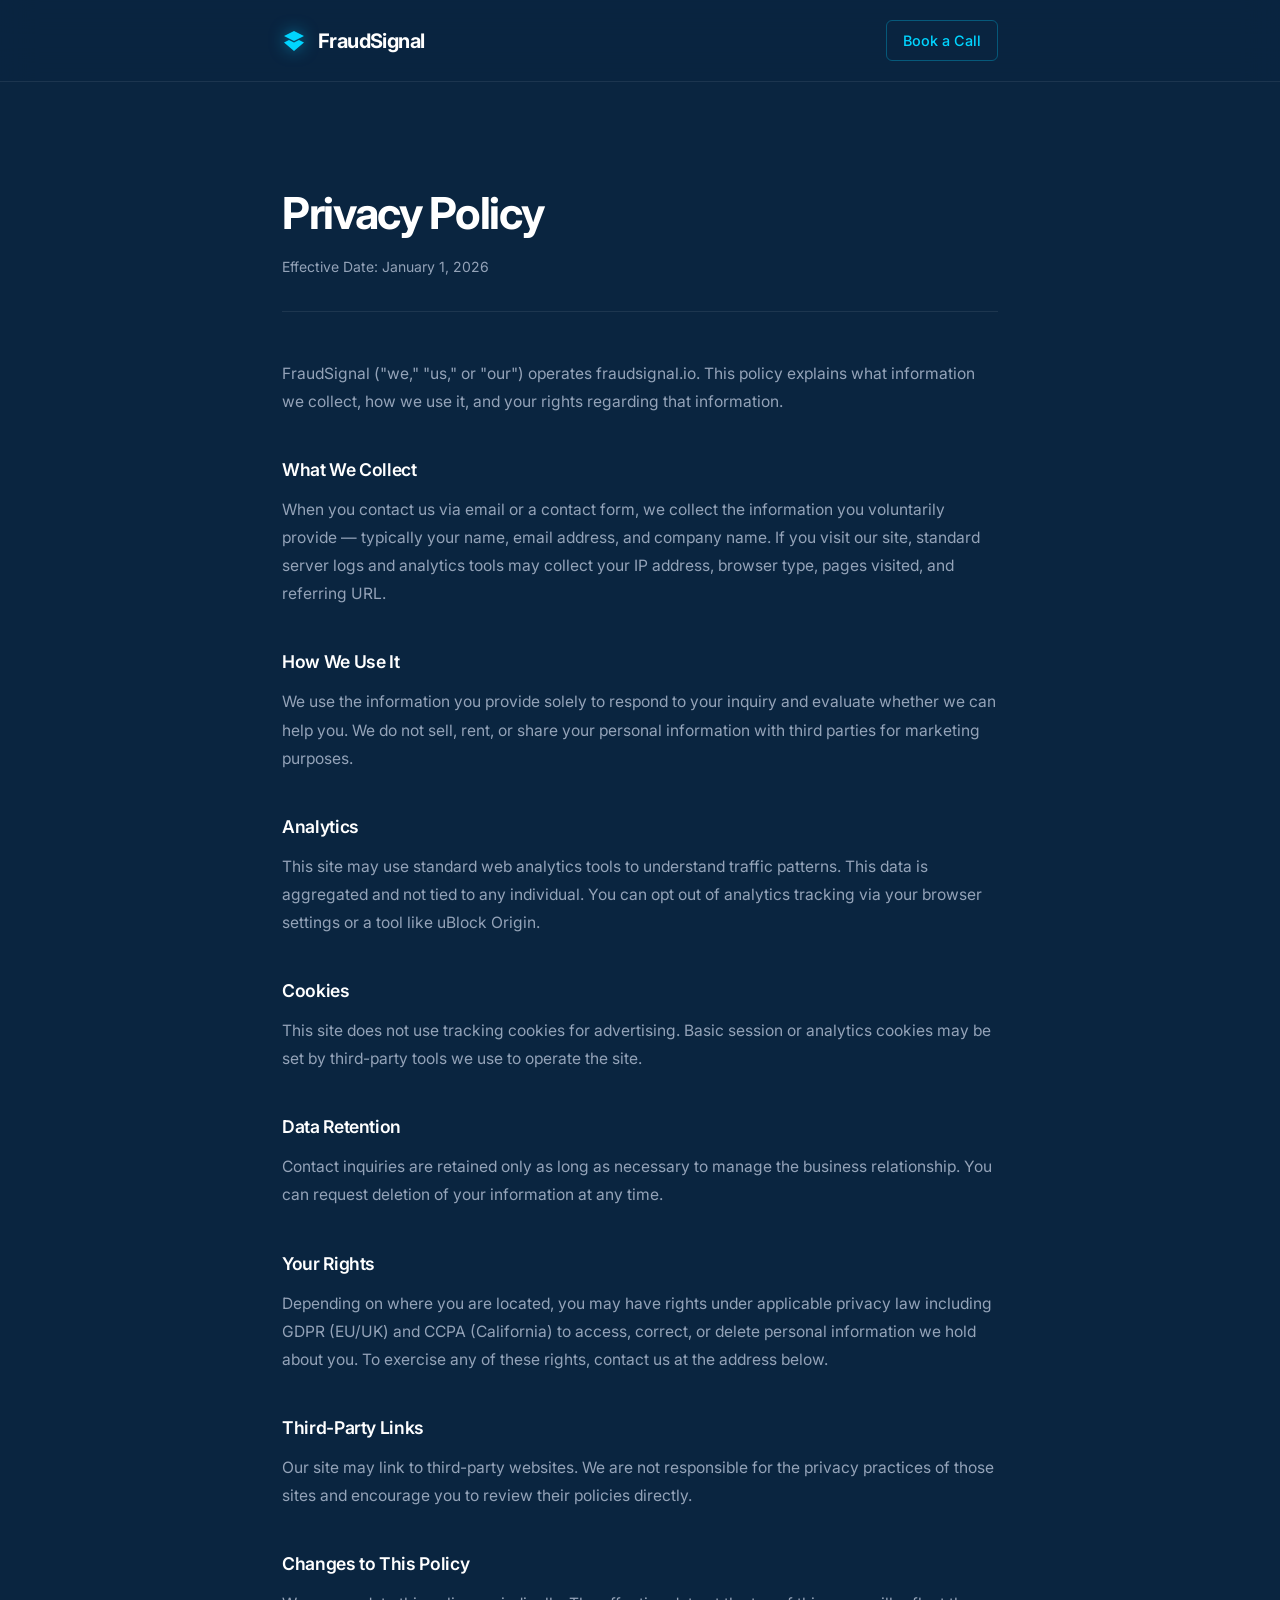
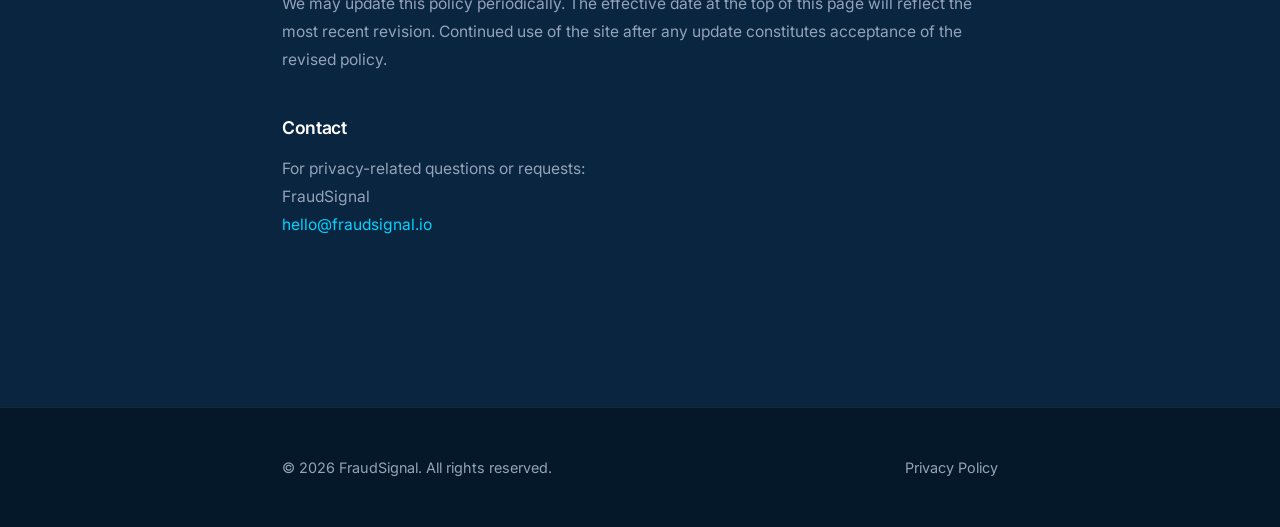
==== privacy.html @ 39425fa0 "launch: updated site copy for ISV/SaaS audience" ====
<!DOCTYPE html>
<html lang="en">
<head>
    <meta charset="UTF-8">
    <meta name="viewport" content="width=device-width, initial-scale=1.0">
    <title>Privacy Policy | FraudSignal</title>
    <meta name="description" content="FraudSignal privacy policy — how we collect, use, and protect your information.">

    <link href="https://fonts.googleapis.com/css2?family=Inter:wght@300;400;500;600;700&display=swap" rel="stylesheet">

    <style>
        :root {
            --bg-dark: #0A2540;
            --bg-darker: #051829;
            --accent: #00D4FF;
            --text-main: #ffffff;
            --text-muted: #94a3b8;
            --card-border: rgba(255, 255, 255, 0.08);
            --spacing-container: 780px;
        }

        html { scroll-behavior: smooth; }
        * { box-sizing: border-box; margin: 0; padding: 0; }

        body {
            font-family: 'Inter', sans-serif;
            background-color: var(--bg-dark);
            color: var(--text-main);
            line-height: 1.6;
            -webkit-font-smoothing: antialiased;
        }

        a { text-decoration: none; color: inherit; transition: color 0.2s; }
        a:hover { color: var(--accent); }

        .container {
            max-width: var(--spacing-container);
            margin: 0 auto;
            padding: 0 2rem;
        }

        /* Header */
        header {
            padding: 1.25rem 0;
            position: sticky;
            top: 0;
            z-index: 100;
            background: rgba(10, 37, 64, 0.75);
            backdrop-filter: blur(16px);
            border-bottom: 1px solid var(--card-border);
        }

        nav {
            display: flex;
            justify-content: space-between;
            align-items: center;
        }

        .logo {
            font-size: 1.25rem;
            font-weight: 700;
            display: flex;
            align-items: center;
            gap: 12px;
            letter-spacing: -0.03em;
            color: #fff;
        }

        .logo svg {
            width: 24px;
            height: 24px;
            fill: var(--accent);
            filter: drop-shadow(0 0 8px rgba(0,212,255,0.5));
        }

        .btn-outline {
            background: transparent;
            border: 1px solid rgba(0, 212, 255, 0.3);
            color: var(--accent);
            padding: 8px 16px;
            border-radius: 6px;
            font-weight: 500;
            font-size: 0.9rem;
            transition: all 0.2s;
        }

        .btn-outline:hover {
            border-color: var(--accent);
            background: rgba(0, 212, 255, 0.05);
        }

        /* Content */
        .policy-wrap {
            padding: 6rem 0 8rem;
        }

        .policy-wrap h1 {
            font-size: 2.75rem;
            font-weight: 700;
            letter-spacing: -0.03em;
            margin-bottom: 0.5rem;
            color: #fff;
        }

        .effective-date {
            font-size: 0.875rem;
            color: var(--text-muted);
            margin-bottom: 3rem;
            padding-bottom: 2rem;
            border-bottom: 1px solid var(--card-border);
        }

        .policy-section {
            margin-bottom: 2.5rem;
        }

        .policy-section h2 {
            font-size: 1.1rem;
            font-weight: 600;
            color: #fff;
            letter-spacing: -0.02em;
            margin-bottom: 0.75rem;
        }

        .policy-section p {
            color: var(--text-muted);
            font-size: 0.975rem;
            line-height: 1.8;
        }

        .policy-section a {
            color: var(--accent);
        }

        /* Footer */
        footer {
            border-top: 1px solid var(--card-border);
            padding: 3rem 0;
            color: var(--text-muted);
            font-size: 0.9rem;
            background: var(--bg-darker);
        }

        .footer-content {
            display: flex;
            justify-content: space-between;
            align-items: center;
        }

        .footer-links {
            display: flex;
            gap: 1.5rem;
        }

        .footer-links a {
            color: var(--text-muted);
            transition: color 0.2s;
        }

        .footer-links a:hover { color: #fff; }
    </style>
</head>
<body>

    <!-- Nav -->
    <header>
        <div class="container">
            <nav>
                <a href="index-v4.html" class="logo">
                    <svg viewBox="0 0 24 24">
                        <path d="M12 2L2 7l10 5 10-5-10-5zm0 9l2.5-1.25L12 8.5l-2.5 1.25L12 11zm0 2.5l-5-2.5-5 2.5L12 22l10-8.5-5-2.5-5 2.5z"/>
                    </svg>
                    FraudSignal
                </a>
                <a href="mailto:hello@fraudsignal.io" class="btn-outline">Book a Call</a>
            </nav>
        </div>
    </header>

    <!-- Policy Content -->
    <main class="policy-wrap">
        <div class="container">
            <h1>Privacy Policy</h1>
            <p class="effective-date">Effective Date: January 1, 2026</p>

            <div class="policy-section">
                <p>FraudSignal ("we," "us," or "our") operates fraudsignal.io. This policy explains what information we collect, how we use it, and your rights regarding that information.</p>
            </div>

            <div class="policy-section">
                <h2>What We Collect</h2>
                <p>When you contact us via email or a contact form, we collect the information you voluntarily provide — typically your name, email address, and company name. If you visit our site, standard server logs and analytics tools may collect your IP address, browser type, pages visited, and referring URL.</p>
            </div>

            <div class="policy-section">
                <h2>How We Use It</h2>
                <p>We use the information you provide solely to respond to your inquiry and evaluate whether we can help you. We do not sell, rent, or share your personal information with third parties for marketing purposes.</p>
            </div>

            <div class="policy-section">
                <h2>Analytics</h2>
                <p>This site may use standard web analytics tools to understand traffic patterns. This data is aggregated and not tied to any individual. You can opt out of analytics tracking via your browser settings or a tool like uBlock Origin.</p>
            </div>

            <div class="policy-section">
                <h2>Cookies</h2>
                <p>This site does not use tracking cookies for advertising. Basic session or analytics cookies may be set by third-party tools we use to operate the site.</p>
            </div>

            <div class="policy-section">
                <h2>Data Retention</h2>
                <p>Contact inquiries are retained only as long as necessary to manage the business relationship. You can request deletion of your information at any time.</p>
            </div>

            <div class="policy-section">
                <h2>Your Rights</h2>
                <p>Depending on where you are located, you may have rights under applicable privacy law including GDPR (EU/UK) and CCPA (California) to access, correct, or delete personal information we hold about you. To exercise any of these rights, contact us at the address below.</p>
            </div>

            <div class="policy-section">
                <h2>Third-Party Links</h2>
                <p>Our site may link to third-party websites. We are not responsible for the privacy practices of those sites and encourage you to review their policies directly.</p>
            </div>

            <div class="policy-section">
                <h2>Changes to This Policy</h2>
                <p>We may update this policy periodically. The effective date at the top of this page will reflect the most recent revision. Continued use of the site after any update constitutes acceptance of the revised policy.</p>
            </div>

            <div class="policy-section">
                <h2>Contact</h2>
                <p>For privacy-related questions or requests:<br>
                FraudSignal<br>
                <a href="mailto:hello@fraudsignal.io">hello@fraudsignal.io</a></p>
            </div>
        </div>
    </main>

    <!-- Footer -->
    <footer>
        <div class="container">
            <div class="footer-content">
                <p>&copy; 2026 FraudSignal. All rights reserved.</p>
                <div class="footer-links">
                    <a href="privacy.html">Privacy Policy</a>
                </div>
            </div>
        </div>
    </footer>

</body>
</html>
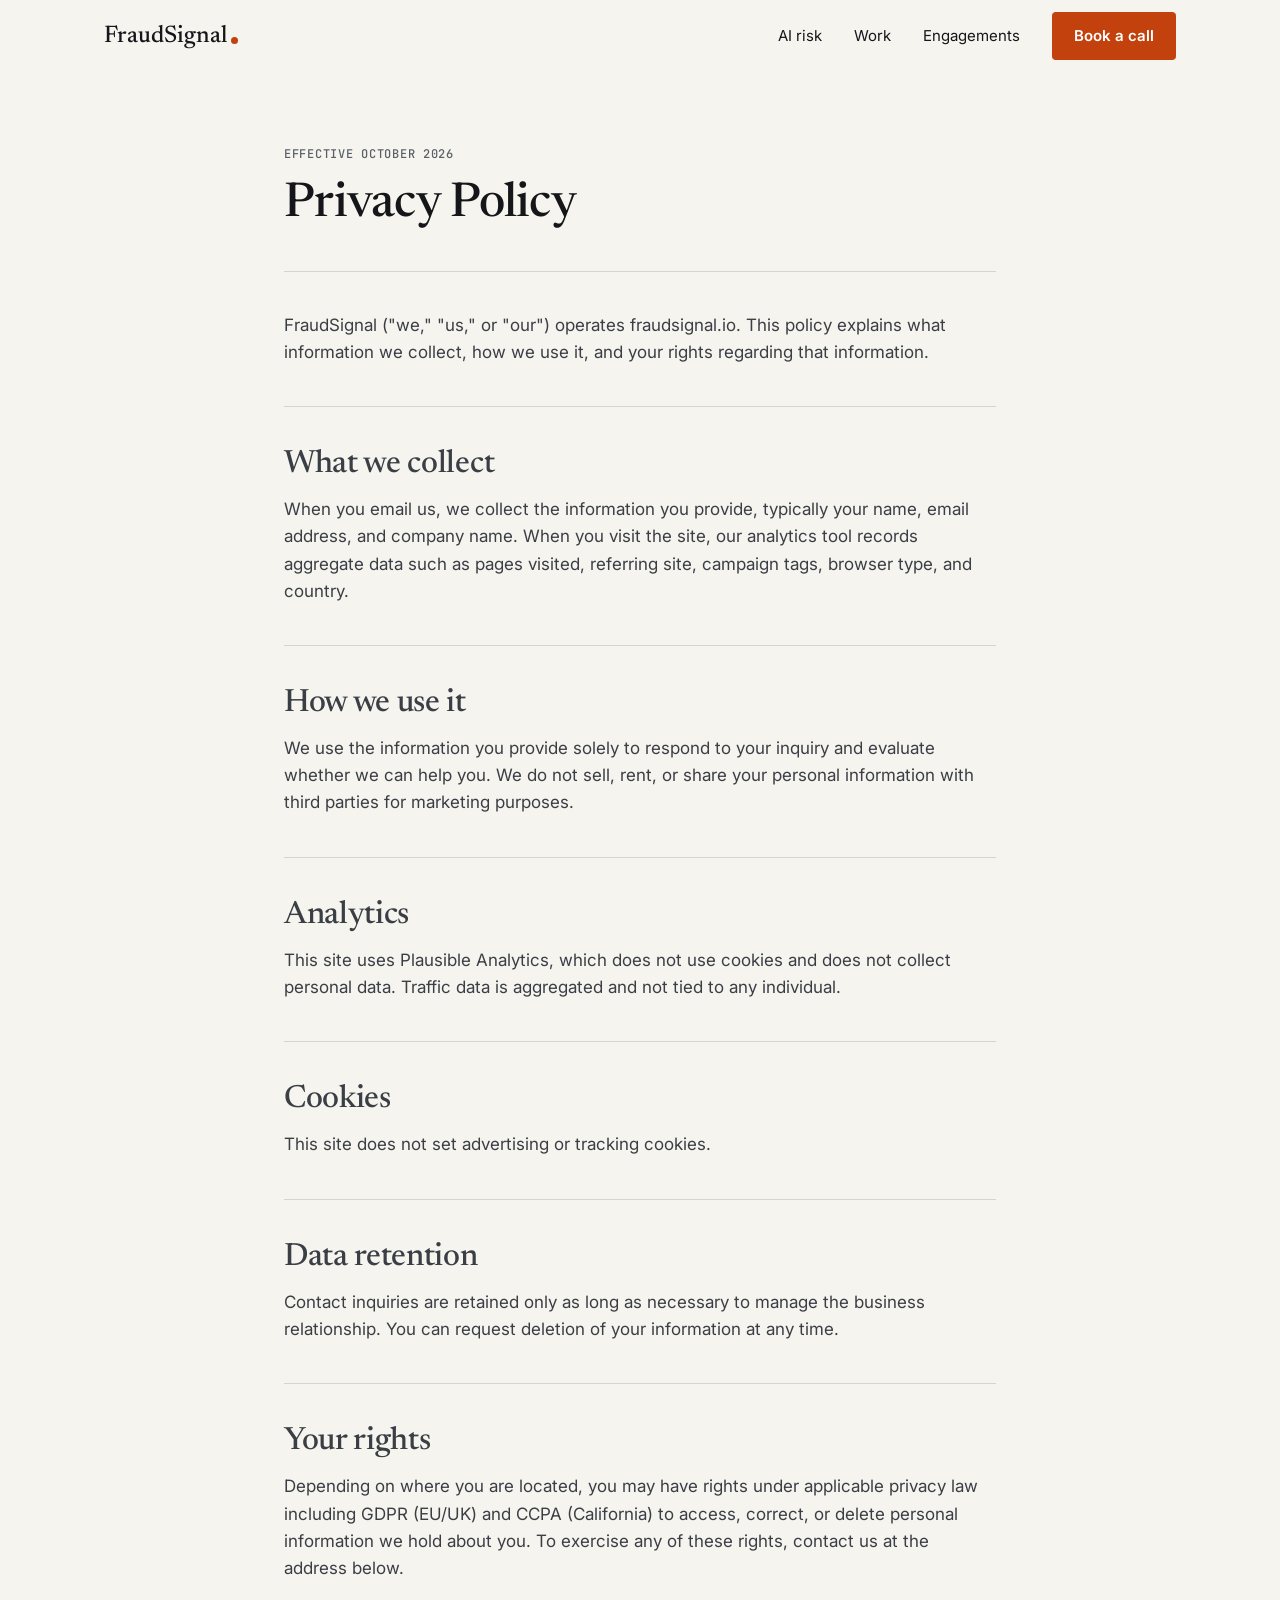
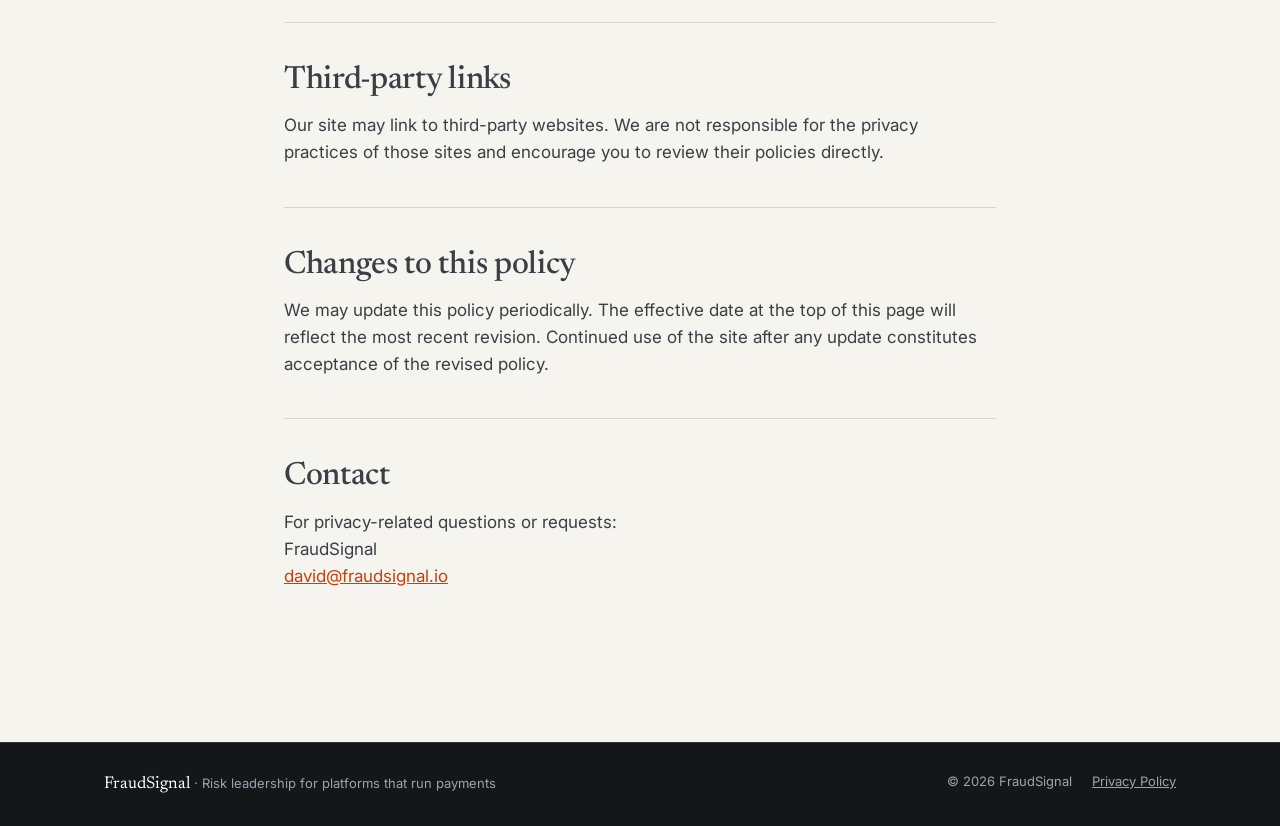
==== commit 00e89722: "Redesign site: audit memo design system, /audit page, email CTAs - Rebuild homepage from the redesig" ====
--- a/privacy.html
+++ b/privacy.html
@@ -1,252 +1,109 @@
-<!DOCTYPE html>
+<!doctype html>
 <html lang="en">
 <head>
-    <meta charset="UTF-8">
-    <meta name="viewport" content="width=device-width, initial-scale=1.0">
-    <title>Privacy Policy | FraudSignal</title>
-    <meta name="description" content="FraudSignal privacy policy — how we collect, use, and protect your information.">
+<meta charset="utf-8">
+<meta name="viewport" content="width=device-width, initial-scale=1">
+<title>Privacy Policy | FraudSignal</title>
+<meta name="description" content="How FraudSignal collects, uses, and protects information on fraudsignal.io.">
+<link rel="canonical" href="https://fraudsignal.io/privacy">
+<meta name="theme-color" content="#F6F4EF">
 
-    <link href="https://fonts.googleapis.com/css2?family=Inter:wght@300;400;500;600;700&display=swap" rel="stylesheet">
+<link rel="icon" href="/favicon.svg" type="image/svg+xml">
+<link rel="icon" href="/assets/favicon-32.png" sizes="32x32" type="image/png">
+<link rel="apple-touch-icon" href="/assets/apple-touch-icon.png">
 
-    <style>
-        :root {
-            --bg-dark: #0A2540;
-            --bg-darker: #051829;
-            --accent: #00D4FF;
-            --text-main: #ffffff;
-            --text-muted: #94a3b8;
-            --card-border: rgba(255, 255, 255, 0.08);
-            --spacing-container: 780px;
-        }
+<link rel="preconnect" href="https://fonts.googleapis.com">
+<link rel="preconnect" href="https://fonts.gstatic.com" crossorigin>
+<link rel="stylesheet" href="https://fonts.googleapis.com/css2?family=Inter:wght@400;600&amp;family=JetBrains+Mono:wght@500&amp;family=Newsreader:opsz,wght@6..72,500&amp;display=swap">
+<link rel="stylesheet" href="/assets/site.css">
 
-        html { scroll-behavior: smooth; }
-        * { box-sizing: border-box; margin: 0; padding: 0; }
-
-        body {
-            font-family: 'Inter', sans-serif;
-            background-color: var(--bg-dark);
-            color: var(--text-main);
-            line-height: 1.6;
-            -webkit-font-smoothing: antialiased;
-        }
-
-        a { text-decoration: none; color: inherit; transition: color 0.2s; }
-        a:hover { color: var(--accent); }
-
-        .container {
-            max-width: var(--spacing-container);
-            margin: 0 auto;
-            padding: 0 2rem;
-        }
-
-        /* Header */
-        header {
-            padding: 1.25rem 0;
-            position: sticky;
-            top: 0;
-            z-index: 100;
-            background: rgba(10, 37, 64, 0.75);
-            backdrop-filter: blur(16px);
-            border-bottom: 1px solid var(--card-border);
-        }
-
-        nav {
-            display: flex;
-            justify-content: space-between;
-            align-items: center;
-        }
-
-        .logo {
-            font-size: 1.25rem;
-            font-weight: 700;
-            display: flex;
-            align-items: center;
-            gap: 12px;
-            letter-spacing: -0.03em;
-            color: #fff;
-        }
-
-        .logo svg {
-            width: 24px;
-            height: 24px;
-            fill: var(--accent);
-            filter: drop-shadow(0 0 8px rgba(0,212,255,0.5));
-        }
-
-        .btn-outline {
-            background: transparent;
-            border: 1px solid rgba(0, 212, 255, 0.3);
-            color: var(--accent);
-            padding: 8px 16px;
-            border-radius: 6px;
-            font-weight: 500;
-            font-size: 0.9rem;
-            transition: all 0.2s;
-        }
-
-        .btn-outline:hover {
-            border-color: var(--accent);
-            background: rgba(0, 212, 255, 0.05);
-        }
-
-        /* Content */
-        .policy-wrap {
-            padding: 6rem 0 8rem;
-        }
-
-        .policy-wrap h1 {
-            font-size: 2.75rem;
-            font-weight: 700;
-            letter-spacing: -0.03em;
-            margin-bottom: 0.5rem;
-            color: #fff;
-        }
-
-        .effective-date {
-            font-size: 0.875rem;
-            color: var(--text-muted);
-            margin-bottom: 3rem;
-            padding-bottom: 2rem;
-            border-bottom: 1px solid var(--card-border);
-        }
-
-        .policy-section {
-            margin-bottom: 2.5rem;
-        }
-
-        .policy-section h2 {
-            font-size: 1.1rem;
-            font-weight: 600;
-            color: #fff;
-            letter-spacing: -0.02em;
-            margin-bottom: 0.75rem;
-        }
-
-        .policy-section p {
-            color: var(--text-muted);
-            font-size: 0.975rem;
-            line-height: 1.8;
-        }
-
-        .policy-section a {
-            color: var(--accent);
-        }
-
-        /* Footer */
-        footer {
-            border-top: 1px solid var(--card-border);
-            padding: 3rem 0;
-            color: var(--text-muted);
-            font-size: 0.9rem;
-            background: var(--bg-darker);
-        }
-
-        .footer-content {
-            display: flex;
-            justify-content: space-between;
-            align-items: center;
-        }
-
-        .footer-links {
-            display: flex;
-            gap: 1.5rem;
-        }
-
-        .footer-links a {
-            color: var(--text-muted);
-            transition: color 0.2s;
-        }
-
-        .footer-links a:hover { color: #fff; }
-    </style>
+<script defer data-domain="fraudsignal.io" src="https://plausible.io/js/script.js"></script>
+<script>window.plausible = window.plausible || function () { (window.plausible.q = window.plausible.q || []).push(arguments) }</script>
 </head>
 <body>
+<a class="skip" href="#main">Skip to content</a>
 
-    <!-- Nav -->
-    <header>
-        <div class="container">
-            <nav>
-                <a href="index-v4.html" class="logo">
-                    <svg viewBox="0 0 24 24">
-                        <path d="M12 2L2 7l10 5 10-5-10-5zm0 9l2.5-1.25L12 8.5l-2.5 1.25L12 11zm0 2.5l-5-2.5-5 2.5L12 22l10-8.5-5-2.5-5 2.5z"/>
-                    </svg>
-                    FraudSignal
-                </a>
-                <a href="mailto:hello@fraudsignal.io" class="btn-outline">Book a Call</a>
-            </nav>
-        </div>
-    </header>
+<header class="site-header">
+<div class="wrap nav">
+<a class="wordmark" href="/" aria-label="FraudSignal home">FraudSignal</a>
+<div class="nav-right">
+<ul class="navlinks" id="navmenu">
+<li><a href="/#ai">AI risk</a></li>
+<li><a href="/#work">Work</a></li>
+<li><a href="/#engage">Engagements</a></li>
+</ul>
+<a class="btn" href="mailto:david@fraudsignal.io" data-offer="general" data-loc="nav">Book a call</a>
+<button class="menu-btn" type="button" aria-expanded="false" aria-controls="navmenu" aria-label="Open menu">
+<svg class="open-i" width="24" height="24" viewBox="0 0 24 24" aria-hidden="true"><path d="M3 7h18M3 12h18M3 17h18" stroke="currentColor" stroke-width="1.75" fill="none"/></svg>
+<svg class="close" width="24" height="24" viewBox="0 0 24 24" aria-hidden="true"><path d="M5 5l14 14M19 5L5 19" stroke="currentColor" stroke-width="1.75" fill="none"/></svg>
+</button>
+</div>
+</div>
+</header>
 
-    <!-- Policy Content -->
-    <main class="policy-wrap">
-        <div class="container">
-            <h1>Privacy Policy</h1>
-            <p class="effective-date">Effective Date: January 1, 2026</p>
+<main id="main" class="wrap doc" style="padding-top:72px;padding-bottom:112px">
+<div class="stack g16" style="padding-bottom:40px">
+<div class="label">Effective October 2026</div>
+<h1 class="h1 page">Privacy Policy</h1>
+</div>
 
-            <div class="policy-section">
-                <p>FraudSignal ("we," "us," or "our") operates fraudsignal.io. This policy explains what information we collect, how we use it, and your rights regarding that information.</p>
-            </div>
+<section class="doc-section stack g14 body">
+<p>FraudSignal ("we," "us," or "our") operates fraudsignal.io. This policy explains what information we collect, how we use it, and your rights regarding that information.</p>
+</section>
 
-            <div class="policy-section">
-                <h2>What We Collect</h2>
-                <p>When you contact us via email or a contact form, we collect the information you voluntarily provide — typically your name, email address, and company name. If you visit our site, standard server logs and analytics tools may collect your IP address, browser type, pages visited, and referring URL.</p>
-            </div>
+<section class="doc-section stack g14 body">
+<h2 class="h2">What we collect</h2>
+<p>When you email us, we collect the information you provide, typically your name, email address, and company name. When you visit the site, our analytics tool records aggregate data such as pages visited, referring site, campaign tags, browser type, and country.</p>
+</section>
 
-            <div class="policy-section">
-                <h2>How We Use It</h2>
-                <p>We use the information you provide solely to respond to your inquiry and evaluate whether we can help you. We do not sell, rent, or share your personal information with third parties for marketing purposes.</p>
-            </div>
+<section class="doc-section stack g14 body">
+<h2 class="h2">How we use it</h2>
+<p>We use the information you provide solely to respond to your inquiry and evaluate whether we can help you. We do not sell, rent, or share your personal information with third parties for marketing purposes.</p>
+</section>
 
-            <div class="policy-section">
-                <h2>Analytics</h2>
-                <p>This site may use standard web analytics tools to understand traffic patterns. This data is aggregated and not tied to any individual. You can opt out of analytics tracking via your browser settings or a tool like uBlock Origin.</p>
-            </div>
+<section class="doc-section stack g14 body">
+<h2 class="h2">Analytics</h2>
+<p>This site uses Plausible Analytics, which does not use cookies and does not collect personal data. Traffic data is aggregated and not tied to any individual.</p>
+</section>
 
-            <div class="policy-section">
-                <h2>Cookies</h2>
-                <p>This site does not use tracking cookies for advertising. Basic session or analytics cookies may be set by third-party tools we use to operate the site.</p>
-            </div>
+<section class="doc-section stack g14 body">
+<h2 class="h2">Cookies</h2>
+<p>This site does not set advertising or tracking cookies.</p>
+</section>
 
-            <div class="policy-section">
-                <h2>Data Retention</h2>
-                <p>Contact inquiries are retained only as long as necessary to manage the business relationship. You can request deletion of your information at any time.</p>
-            </div>
+<section class="doc-section stack g14 body">
+<h2 class="h2">Data retention</h2>
+<p>Contact inquiries are retained only as long as necessary to manage the business relationship. You can request deletion of your information at any time.</p>
+</section>
 
-            <div class="policy-section">
-                <h2>Your Rights</h2>
-                <p>Depending on where you are located, you may have rights under applicable privacy law including GDPR (EU/UK) and CCPA (California) to access, correct, or delete personal information we hold about you. To exercise any of these rights, contact us at the address below.</p>
-            </div>
+<section class="doc-section stack g14 body">
+<h2 class="h2">Your rights</h2>
+<p>Depending on where you are located, you may have rights under applicable privacy law including GDPR (EU/UK) and CCPA (California) to access, correct, or delete personal information we hold about you. To exercise any of these rights, contact us at the address below.</p>
+</section>
 
-            <div class="policy-section">
-                <h2>Third-Party Links</h2>
-                <p>Our site may link to third-party websites. We are not responsible for the privacy practices of those sites and encourage you to review their policies directly.</p>
-            </div>
+<section class="doc-section stack g14 body">
+<h2 class="h2">Third-party links</h2>
+<p>Our site may link to third-party websites. We are not responsible for the privacy practices of those sites and encourage you to review their policies directly.</p>
+</section>
 
-            <div class="policy-section">
-                <h2>Changes to This Policy</h2>
-                <p>We may update this policy periodically. The effective date at the top of this page will reflect the most recent revision. Continued use of the site after any update constitutes acceptance of the revised policy.</p>
-            </div>
+<section class="doc-section stack g14 body">
+<h2 class="h2">Changes to this policy</h2>
+<p>We may update this policy periodically. The effective date at the top of this page will reflect the most recent revision. Continued use of the site after any update constitutes acceptance of the revised policy.</p>
+</section>
 
-            <div class="policy-section">
-                <h2>Contact</h2>
-                <p>For privacy-related questions or requests:<br>
-                FraudSignal<br>
-                <a href="mailto:hello@fraudsignal.io">hello@fraudsignal.io</a></p>
-            </div>
-        </div>
-    </main>
+<section class="doc-section stack g14 body">
+<h2 class="h2">Contact</h2>
+<p>For privacy-related questions or requests:<br>FraudSignal<br><a href="mailto:david@fraudsignal.io">david@fraudsignal.io</a></p>
+</section>
+</main>
 
-    <!-- Footer -->
-    <footer>
-        <div class="container">
-            <div class="footer-content">
-                <p>&copy; 2026 FraudSignal. All rights reserved.</p>
-                <div class="footer-links">
-                    <a href="privacy.html">Privacy Policy</a>
-                </div>
-            </div>
-        </div>
-    </footer>
+<footer class="site-footer dark">
+<div class="wrap foot">
+<span><span class="brand">FraudSignal</span> · Risk leadership for platforms that run payments</span>
+<span class="foot-links"><span>© 2026 FraudSignal</span><a href="/privacy">Privacy Policy</a></span>
+</div>
+</footer>
 
+<script src="/assets/site.js" defer></script>
 </body>
 </html>
--- a/assets/site.css
+++ b/assets/site.css
@@ -0,0 +1,223 @@
+/* FraudSignal design system: "the audit memo" */
+:root{
+  --paper:#F6F4EF;
+  --paper-2:#EDEAE3;
+  --white:#FFFFFF;
+  --ink:#14161A;
+  --ink-2:#3A3E45;
+  --ink-muted:#5B6068;
+  --rule:#D9D5CC;
+  --signal:#C2410C;
+  --signal-dark:#9A3412;
+  --signal-bright:#F97316;
+  --risk:#B91C1C;
+  --clear:#15803D;
+  --dark-rule:#2E3138;
+  --dark-muted:#9CA3AF;
+  --dark-body:#C7CAD0;
+  --serif:Newsreader,Georgia,serif;
+  --sans:Inter,system-ui,-apple-system,"Segoe UI",sans-serif;
+  --mono:"JetBrains Mono",ui-monospace,Menlo,Consolas,monospace;
+}
+*,*::before,*::after{box-sizing:border-box}
+html{scroll-padding-top:88px}
+@media (prefers-reduced-motion:no-preference){html{scroll-behavior:smooth}}
+body{margin:0;background:var(--paper);color:var(--ink);font-family:var(--sans);font-size:17px;line-height:1.6;-webkit-font-smoothing:antialiased}
+a{color:var(--signal)}
+a:hover{color:var(--signal-dark)}
+:focus-visible{outline:2px solid var(--signal);outline-offset:3px;border-radius:2px}
+.dark :focus-visible{outline-color:var(--signal-bright)}
+.skip{position:absolute;left:-9999px;top:8px;z-index:100;background:var(--ink);color:var(--white);padding:10px 16px;border-radius:4px}
+.skip:focus{left:16px;color:var(--white)}
+.wrap{max-width:1120px;margin:0 auto;padding:0 24px}
+
+/* Type */
+.label{font-family:var(--mono);font-weight:500;font-size:12px;letter-spacing:.06em;text-transform:uppercase;color:var(--ink-muted)}
+.label.sm{font-size:11px}
+.label.signal{color:var(--signal)}
+.label.risk{color:var(--risk)}
+.h1,.h2,.h3{margin:0;font-family:var(--serif);font-weight:500;letter-spacing:-.01em}
+.h1{font-size:62px;line-height:1.05;letter-spacing:-.015em}
+.h2{font-size:44px;line-height:1.1}
+.h3{font-size:22px;line-height:1.2}
+.h1.page{font-size:48px}
+.lede{margin:0;font-size:20px;color:var(--ink-2);max-width:52ch}
+.body{color:var(--ink-2)}
+.body p{margin:0}
+.muted{color:var(--ink-2)}
+.num{font-weight:600;font-variant-numeric:tabular-nums}
+.stack{display:flex;flex-direction:column}
+.g8{gap:8px}.g10{gap:10px}.g12{gap:12px}.g14{gap:14px}.g16{gap:16px}.g18{gap:18px}.g24{gap:24px}.g28{gap:28px}.g48{gap:48px}.g56{gap:56px}.g72{gap:72px}
+.intro{max-width:720px}
+
+/* Tags */
+.tag{display:inline-block;font-family:var(--mono);font-weight:500;font-size:11px;letter-spacing:.06em;text-transform:uppercase;color:var(--white);padding:3px 8px;border-radius:3px;line-height:1.5}
+.tag.clear{background:var(--clear)}
+.tag.signal{background:var(--signal)}
+.tag.ink{background:var(--ink)}
+
+/* Buttons */
+.btn{display:inline-block;background:var(--signal);color:var(--white);text-decoration:none;font-weight:600;font-size:15px;line-height:1.3;padding:14px 22px;border-radius:4px;border:0;cursor:pointer}
+.btn:hover{background:var(--signal-dark);color:var(--white)}
+.btn.lg{font-size:16px;padding:15px 24px}
+.btn.bright{background:var(--signal-bright);color:var(--ink)}
+.btn.bright:hover{background:#E4630A;color:var(--ink)}
+.link{color:var(--ink);font-weight:600;font-size:15px;text-decoration:underline;text-decoration-thickness:1px;text-underline-offset:4px}
+.link:hover{color:var(--signal)}
+.link.lg{font-size:16px}
+.actions{display:flex;gap:28px;align-items:center;flex-wrap:wrap}
+
+/* Nav */
+.site-header{position:sticky;top:0;z-index:20;background:var(--paper);border-bottom:1px solid transparent;transition:border-color .15s}
+.site-header.scrolled,.site-header.open{border-bottom-color:var(--rule)}
+.nav{display:flex;align-items:center;justify-content:space-between;height:72px;gap:16px}
+.wordmark{display:inline-flex;align-items:center;gap:4px;text-decoration:none;color:var(--ink);font-family:var(--serif);font-size:24px;font-weight:500}
+.wordmark:hover{color:var(--ink)}
+.wordmark::after{content:"";width:7px;height:7px;border-radius:50%;background:var(--signal);margin-top:10px}
+.nav-right{display:flex;align-items:center;gap:32px}
+.navlinks{display:flex;gap:32px;align-items:center;margin:0;padding:0;list-style:none}
+.navlinks a{color:var(--ink);text-decoration:none;font-size:15px}
+.navlinks a:hover{color:var(--signal)}
+.menu-btn{display:none;background:none;border:0;padding:10px;margin-right:-10px;cursor:pointer;color:var(--ink)}
+.menu-btn svg{display:block}
+.menu-btn .close{display:none}
+.site-header.open .menu-btn .open-i{display:none}
+.site-header.open .menu-btn .close{display:block}
+
+/* Sections */
+.sec{padding:112px 0;border-top:1px solid var(--rule)}
+.sec.first{border-top:0}
+.sec.alt{background:var(--paper-2)}
+.sec + .sec.alt,.sec.alt + .sec{border-top:1px solid var(--rule)}
+.hero{padding:120px 0 104px}
+.hero-grid{display:grid;grid-template-columns:7fr 5fr;gap:56px;align-items:center}
+.split{display:grid;grid-template-columns:5fr 7fr;gap:56px;align-items:start}
+.split .body{padding-top:34px}
+.g2{display:grid;grid-template-columns:repeat(2,minmax(0,1fr));gap:24px}
+.g4{display:grid;grid-template-columns:repeat(4,minmax(0,1fr));gap:24px}
+
+/* Panels and figures */
+.panel{margin:0;background:var(--white);border:1px solid var(--rule);border-radius:4px}
+.panel-head{display:flex;justify-content:space-between;gap:12px}
+.chart{padding:20px 20px 12px}
+.chart svg{display:block;width:100%;height:auto}
+.chart figcaption{font-size:13px;color:var(--ink-muted);padding-top:8px;border-top:1px solid var(--paper-2);margin-top:4px}
+.sig-line{stroke-dasharray:900;stroke-dashoffset:900;animation:draw 1.2s ease-out forwards}
+.sig-spike{stroke-dasharray:300;stroke-dashoffset:300;animation:draw .5s ease-out 1.1s forwards}
+.sig-flag{opacity:0;animation:pop .3s ease-out 1.6s forwards}
+@keyframes draw{to{stroke-dashoffset:0}}
+@keyframes pop{to{opacity:1}}
+@media (prefers-reduced-motion:reduce){.sig-line,.sig-spike{animation:none;stroke-dashoffset:0}.sig-flag{animation:none;opacity:1}}
+
+.policy{padding:28px 32px}
+.table-scroll{overflow-x:auto}
+.policy table{width:100%;min-width:620px;border-collapse:collapse;font-size:15px}
+.policy th{text-align:left;padding:10px 0;border-bottom:1px solid var(--ink);font-family:var(--mono);font-weight:500;font-size:11px;letter-spacing:.06em;text-transform:uppercase;color:var(--ink-muted)}
+.policy td{padding:14px 0;border-bottom:1px solid var(--paper-2);vertical-align:top}
+.policy tr:last-child td{border-bottom:0}
+.policy td:last-child{color:var(--ink-2)}
+
+.ruled{border-top:1px solid var(--ink);padding-top:24px}
+.ruled .h3{font-size:26px}
+.ruled p{margin:0;font-size:16px;color:var(--ink-2)}
+
+.card{background:var(--paper);border:1px solid var(--rule);border-radius:4px;padding:26px}
+.card-head{display:flex;justify-content:space-between;gap:8px}
+.card p{margin:0;font-size:15px;color:var(--ink-2)}
+
+/* Scope list */
+.scope{margin:0;display:grid;grid-template-columns:repeat(2,minmax(0,1fr));gap:0 32px;border-top:1px solid var(--ink)}
+.scope > div{padding:22px 0;border-bottom:1px solid var(--rule)}
+.scope dt{font-weight:600;margin-bottom:4px}
+.scope dd{margin:0;font-size:15px;color:var(--ink-2)}
+
+/* Case files */
+.case + .case{padding-top:72px;border-top:1px solid var(--rule)}
+.case .h3{font-size:34px;max-width:30ch}
+.ledger{display:grid;grid-template-columns:repeat(3,minmax(0,1fr));border-top:1px solid var(--rule);border-bottom:1px solid var(--rule)}
+.ledger > div{padding:20px}
+.ledger > div:first-child{padding-left:0}
+.ledger > div:last-child{padding-right:0}
+.ledger > div + div{border-left:1px solid var(--rule)}
+.ledger .num{font-size:30px;line-height:1.3}
+.ledger .stat-label{font-size:13px;color:var(--ink-muted)}
+.ledger .with-tag{display:flex;align-items:center;gap:10px}
+.case-rows{margin:0;max-width:880px}
+.case-row{display:grid;grid-template-columns:160px minmax(0,1fr);gap:24px;padding:18px 0;border-bottom:1px solid var(--rule)}
+.case-row:last-child{border-bottom:0}
+.case-row dt{padding-top:4px}
+.case-row dd{margin:0;color:var(--ink-2);max-width:65ch}
+.case-row.outcome dd{color:var(--ink);font-weight:600}
+
+/* Fee schedule */
+.fee{display:grid;grid-template-columns:repeat(3,minmax(0,1fr));border-top:1px solid var(--rule);border-bottom:1px solid var(--rule)}
+.fee > div{padding:36px 32px;display:flex;flex-direction:column;gap:16px}
+.fee > div:first-child{padding-left:0}
+.fee > div:last-child{padding-right:0}
+.fee > div + div{border-left:1px solid var(--rule)}
+.fee .featured{border-top:3px solid var(--signal);margin-top:-1px;background:var(--white);padding-left:32px;padding-right:32px}
+.fee .h3{font-size:28px}
+.fee p{margin:0;font-size:15px;color:var(--ink-2)}
+.fee ul{margin:0;padding-left:18px;font-size:15px;color:var(--ink-2);display:flex;flex-direction:column;gap:6px;flex-grow:1}
+.fee .btn,.fee .link{align-self:flex-start}
+.fee-head{display:flex;justify-content:space-between;align-items:center;gap:8px;flex-wrap:wrap}
+
+/* Dark band */
+.dark{background:var(--ink);color:var(--white)}
+.cta{padding:112px 0;align-items:flex-start}
+.cta .h2{font-size:52px;line-height:1.08;max-width:18ch}
+.cta p{margin:0;color:var(--dark-body);max-width:56ch}
+.cta .mail{color:var(--white);font-size:15px;text-underline-offset:4px}
+.cta .mail:hover{color:var(--signal-bright)}
+.site-footer{border-top:1px solid var(--dark-rule);color:var(--dark-muted)}
+.foot{padding-top:28px;padding-bottom:28px;display:flex;justify-content:space-between;gap:16px;flex-wrap:wrap;font-size:13px}
+.foot .brand{font-family:var(--serif);font-size:17px;color:var(--white)}
+.foot-links{display:flex;gap:20px;flex-wrap:wrap}
+.foot a{color:var(--dark-muted)}
+.foot a:hover{color:var(--white)}
+
+/* Long-form pages (audit, privacy) */
+.doc{max-width:760px}
+.doc-section{padding:40px 0;border-top:1px solid var(--rule)}
+.doc-section .h2{font-size:32px}
+.doc p{margin:0}
+.doc ul{margin:0;padding-left:18px;color:var(--ink-2);display:flex;flex-direction:column;gap:8px}
+.doc-list{margin:0;border-top:1px solid var(--ink)}
+.doc-list > div{display:grid;grid-template-columns:160px minmax(0,1fr);gap:24px;padding:18px 0;border-bottom:1px solid var(--rule)}
+.doc-list dt{padding-top:4px}
+.doc-list dt.strong{font-family:var(--sans);font-weight:600;font-size:17px;letter-spacing:0;text-transform:none;color:var(--ink);padding-top:0}
+.doc-list dd{margin:0;color:var(--ink-2)}
+
+/* Responsive */
+@media (max-width:900px){
+  .hero-grid,.split,.g2,.ledger,.fee{grid-template-columns:minmax(0,1fr)}
+  .g4{grid-template-columns:repeat(2,minmax(0,1fr))}
+  .split .body{padding-top:0}
+  .ledger > div,.ledger > div:first-child,.ledger > div:last-child{padding:16px 0}
+  .ledger > div + div,.fee > div + div{border-left:0;border-top:1px solid var(--rule)}
+  .fee > div,.fee > div:first-child,.fee > div:last-child{padding:32px 0}
+  .fee .featured{padding:32px 24px;margin:0 -16px;border-top:3px solid var(--signal)}
+  .case-row,.doc-list > div{grid-template-columns:minmax(0,1fr);gap:6px}
+  .h1,.h1.page{font-size:40px}
+  .h2,.cta .h2{font-size:30px}
+  .case .h3{font-size:28px}
+  .sec,.cta{padding:72px 0}
+  .hero{padding:56px 0 72px}
+  .hero-grid{gap:40px}
+}
+@media (max-width:768px){
+  .wrap{padding:0 16px}
+  .menu-btn{display:block}
+  .nav-right{gap:12px}
+  .navlinks{display:none;position:absolute;top:72px;left:0;right:0;flex-direction:column;align-items:stretch;gap:0;background:var(--paper);border-bottom:1px solid var(--rule);padding:8px 16px 16px}
+  .site-header.open .navlinks{display:flex}
+  .navlinks a{display:block;padding:14px 0;font-size:17px;border-bottom:1px solid var(--paper-2)}
+  .navlinks li:last-child a{border-bottom:0}
+  .nav .btn{padding:11px 16px}
+  .scope{grid-template-columns:minmax(0,1fr)}
+  .policy{padding:20px}
+}
+@media (max-width:560px){
+  .g4{grid-template-columns:minmax(0,1fr)}
+  .lede{font-size:18px}
+}
